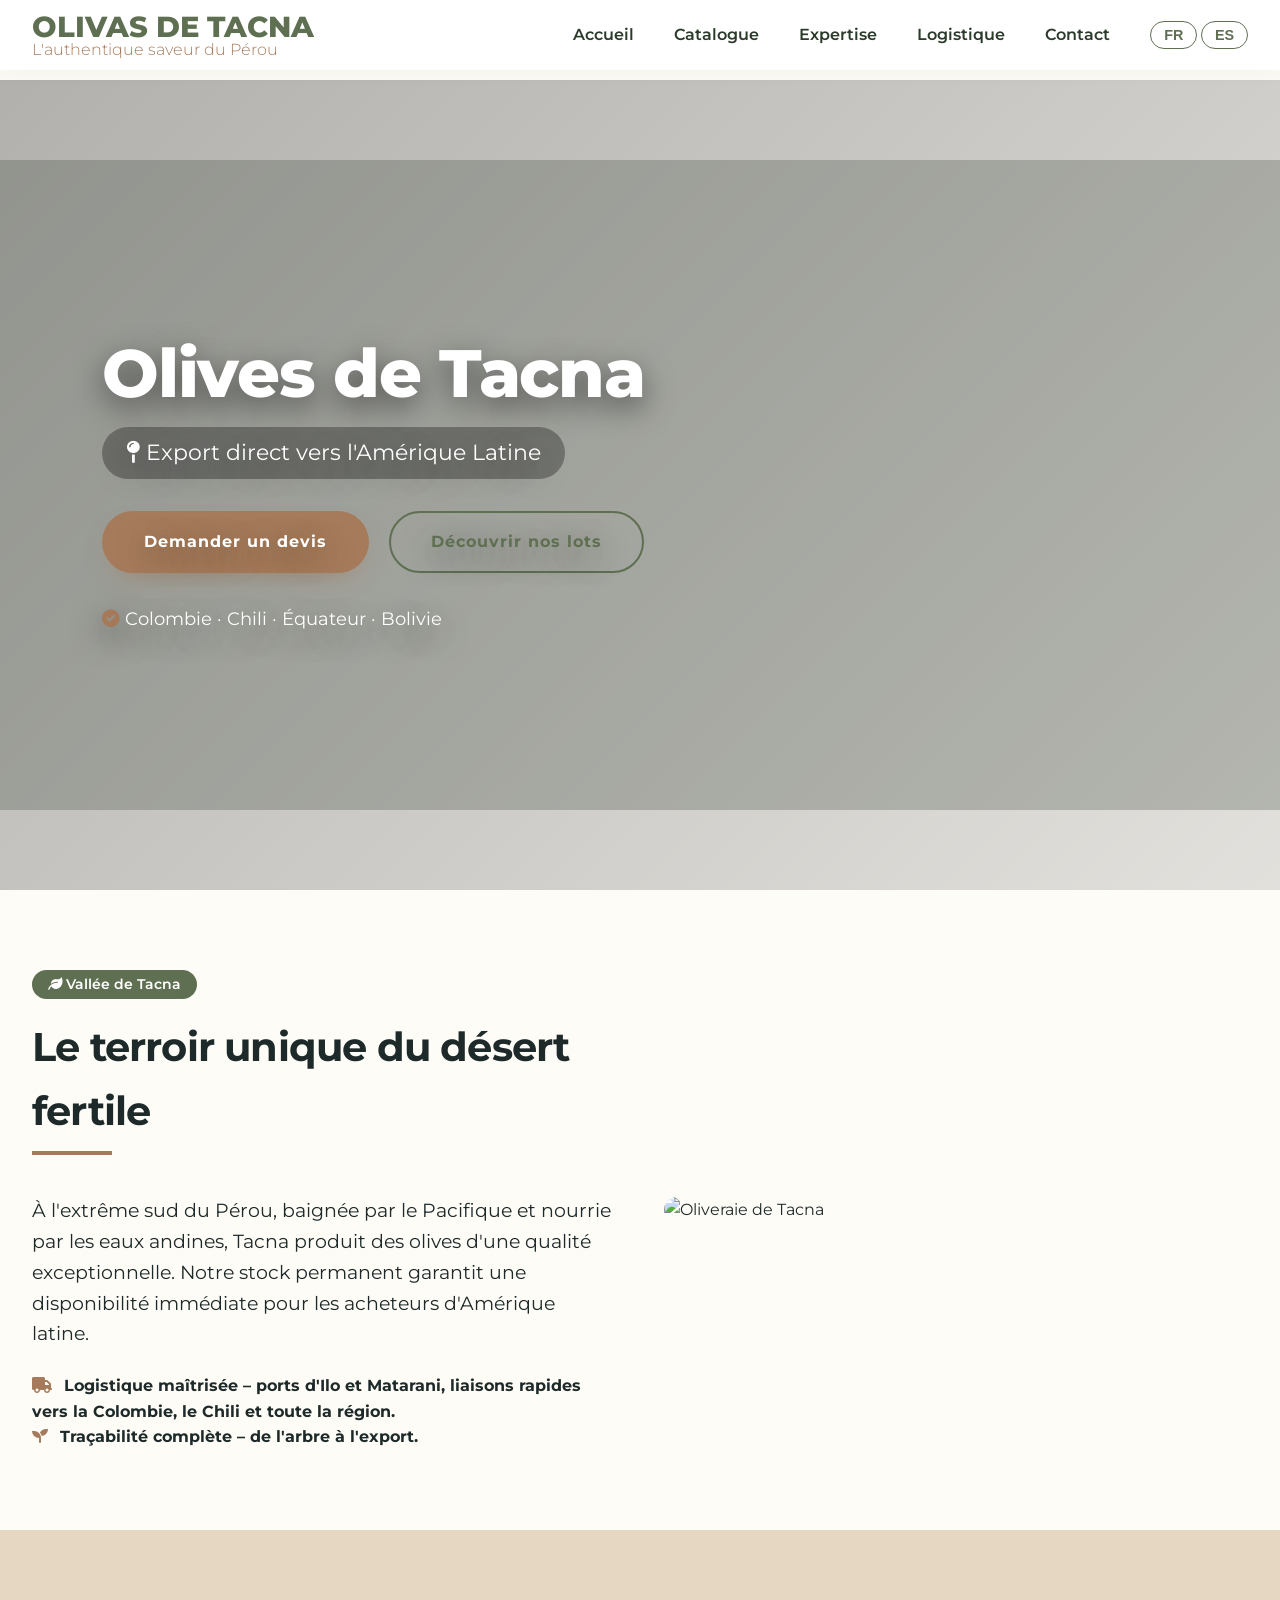
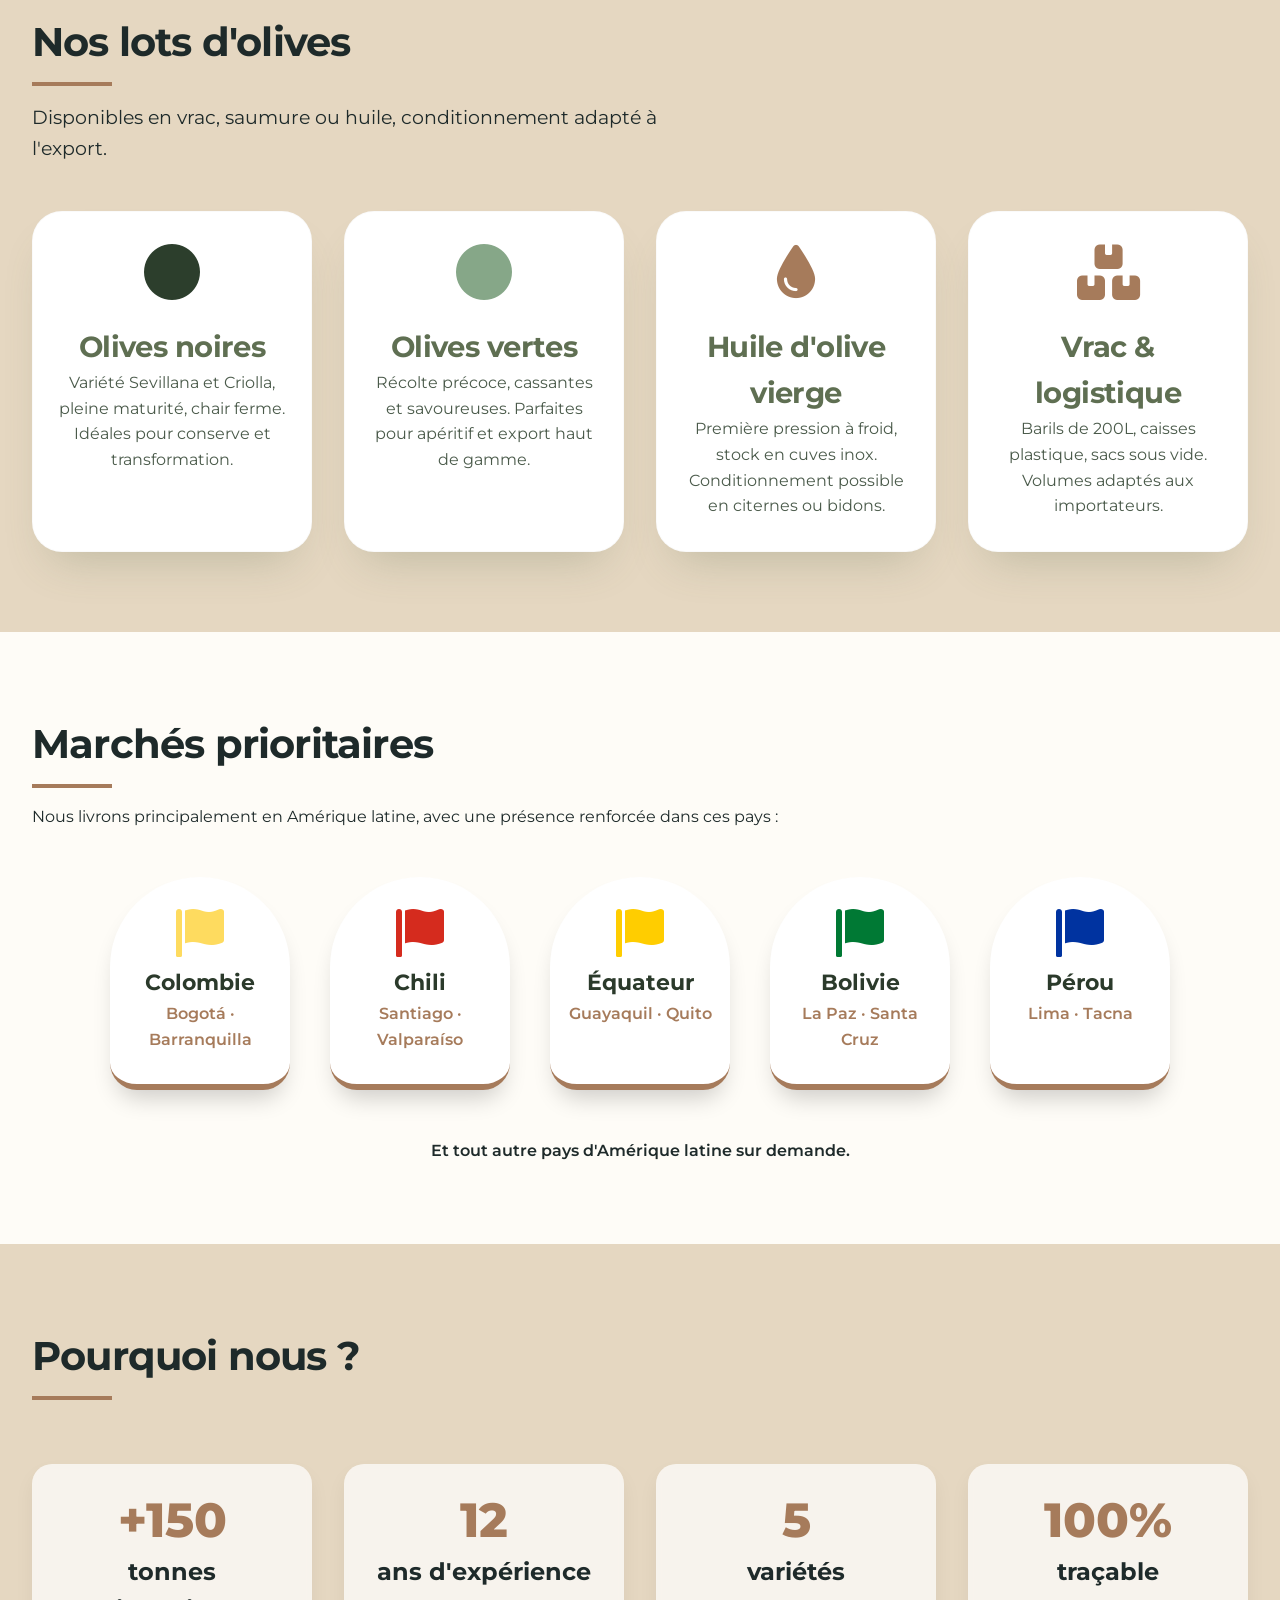
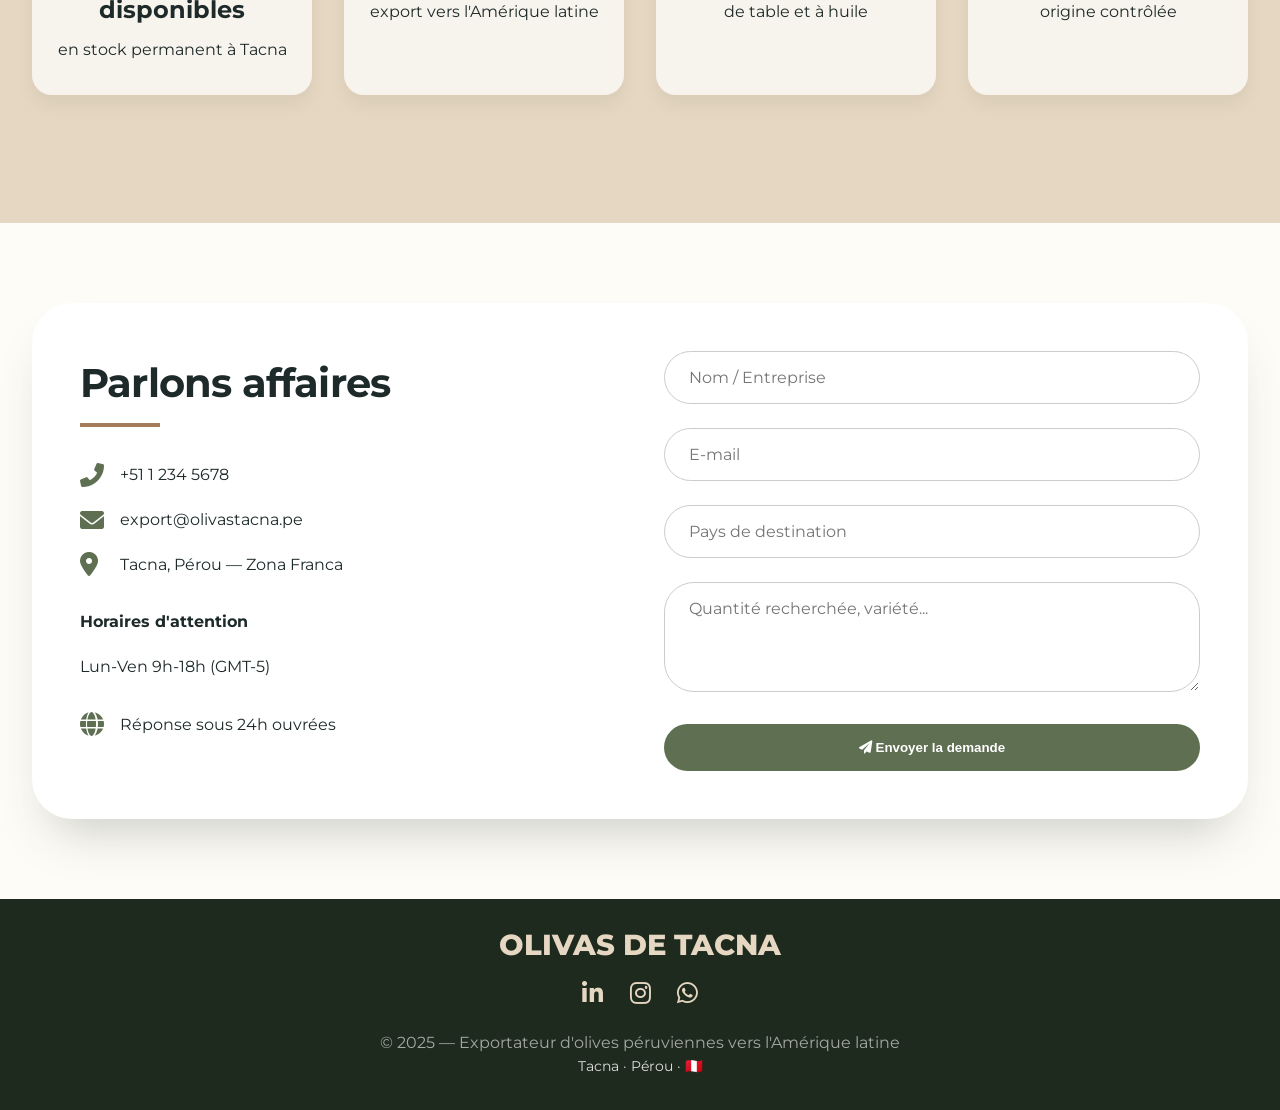
==== index.html @ ad0cd05d "Initial commit : site export olives Tacna" ====
<!DOCTYPE html>
<html lang="fr">
<head>
  <meta charset="UTF-8">
  <meta name="viewport" content="width=device-width, initial-scale=1.0">
  <title>Olives de Tacna - Exportateur vers l'Amérique Latine</title>
  <link rel="preconnect" href="https://fonts.googleapis.com">
  <link rel="preconnect" href="https://fonts.gstatic.com" crossorigin>
  <link href="https://fonts.googleapis.com/css2?family=Montserrat:wght@300;400;600;700;800&display=swap" rel="stylesheet">
  <link rel="stylesheet" href="https://cdnjs.cloudflare.com/ajax/libs/font-awesome/6.0.0-beta3/css/all.min.css">
  <link rel="stylesheet" href="css/style.css">
</head>
<body>
  <!-- Navigation -->
  <nav class="navbar">
    <div class="logo">OLIVAS DE TACNA<span data-i18n="home.hero_subtitle">l'authentique saveur du Pérou</span></div>
    <ul class="nav-links" id="navLinks">
      <li><a href="index.html" data-i18n="menu.home">Accueil</a></li>
      <li><a href="catalogo.html" data-i18n="menu.catalog">Catalogue</a></li>
      <li><a href="expertise.html" data-i18n="menu.expertise">Expertise</a></li>
      <li><a href="logistica.html" data-i18n="menu.logistics">Logistique</a></li>
      <li><a href="#contact" data-i18n="menu.contact">Contact</a></li>
      <li><button class="lang-switch" data-lang="fr">FR</button> <button class="lang-switch" data-lang="es">ES</button></li>
    </ul>
    <div class="hamburger" id="hamburger"><i class="fas fa-bars"></i></div>
  </nav>

  <!-- Hero -->
  <section id="accueil" class="hero">
    <div class="hero-overlay">
      <div class="hero-content">
        <h1 data-i18n="home.hero_title">OLIVES DE TACNA</h1>
        <p><i class="fas fa-map-pin"></i> <span data-i18n="home.hero_tagline">Export direct vers l'Amérique Latine</span></p>
        <div>
          <a href="#contact" class="btn" data-i18n="home.cta_quote">Demander un devis</a>
          <a href="catalogo.html" class="btn btn-outline" data-i18n="home.cta_discover">Découvrir nos lots</a>
        </div>
        <div style="margin-top: 2rem; font-size: 1.1rem;">
          <i class="fas fa-check-circle" style="color: var(--terracotta);"></i> <span data-i18n="home.markets">Colombie · Chili · Équateur · Bolivie</span>
        </div>
      </div>
    </div>
  </section>

  <!-- Origine -->
  <section id="origine" class="section-light fade-in">
    <div class="container">
      <div class="origine-grid">
        <div>
          <span class="tag"><i class="fas fa-leaf"></i> <span data-i18n="origin.tag">Vallée de Tacna</span></span>
          <h2 data-i18n="origin.title">Le terroir unique du désert fertile</h2>
          <p style="font-size: 1.2rem; margin: 1.5rem 0;" data-i18n="origin.desc1">À l'extrême sud du Pérou, baignée par le Pacifique et nourrie par les eaux andines, Tacna produit des olives d'une qualité exceptionnelle. Notre stock permanent garantit une disponibilité immédiate pour les acheteurs d'Amérique latine.</p>
          <p><i class="fas fa-truck" style="color: var(--terracotta); margin-right: 0.5rem;"></i> <strong data-i18n="origin.desc2">Logistique maîtrisée – ports d'Ilo et Matarani, liaisons rapides vers la Colombie, le Chili et toute la région.</strong></p>
          <p><i class="fas fa-seedling" style="color: var(--terracotta); margin-right: 0.5rem;"></i> <strong data-i18n="origin.desc3">Traçabilité complète – de l'arbre à l'export.</strong></p>
        </div>
        <div class="origine-image">
          <img src="https://images.unsplash.com/photo-1574071323195-83521d52f3e3?ixlib=rb-4.0.3&auto=format&fit=crop&w=2070&q=80" alt="Oliveraie de Tacna" loading="lazy">
        </div>
      </div>
    </div>
  </section>

  <!-- Produits (aperçu) -->
  <section id="produits" class="section-dark fade-in">
    <div class="container">
      <h2 data-i18n="products.title">Nos lots d'olives</h2>
      <p style="font-size: 1.2rem; max-width: 700px;" data-i18n="products.subtitle">Disponibles en vrac, saumure ou huile, conditionnement adapté à l'export.</p>
      <div class="produits-grid">
        <div class="card">
          <i class="fas fa-circle" style="color:#2c3e2c;"></i>
          <h3 data-i18n="products.black.name">Olives noires</h3>
          <p data-i18n="products.black.desc">Variété Sevillana et Criolla, pleine maturité, chair ferme. Idéales pour conserve et transformation.</p>
        </div>
        <div class="card">
          <i class="fas fa-circle" style="color:#86a788;"></i>
          <h3 data-i18n="products.green.name">Olives vertes</h3>
          <p data-i18n="products.green.desc">Récolte précoce, cassantes et savoureuses. Parfaites pour apéritif et export haut de gamme.</p>
        </div>
        <div class="card">
          <i class="fas fa-tint"></i>
          <h3 data-i18n="products.oil.name">Huile d'olive vierge</h3>
          <p data-i18n="products.oil.desc">Première pression à froid, stock en cuves inox. Conditionnement possible en citernes ou bidons.</p>
        </div>
        <div class="card">
          <i class="fas fa-boxes"></i>
          <h3 data-i18n="products.bulk.name">Vrac & logistique</h3>
          <p data-i18n="products.bulk.desc">Barils de 200L, caisses plastique, sacs sous vide. Volumes adaptés aux importateurs.</p>
        </div>
      </div>
    </div>
  </section>

  <!-- Marchés clés -->
  <section id="marches" class="section-light fade-in">
    <div class="container">
      <h2 data-i18n="markets.title">Marchés prioritaires</h2>
      <p data-i18n="markets.subtitle">Nous livrons principalement en Amérique latine, avec une présence renforcée dans ces pays :</p>
      <div class="marchés-grid">
        <div class="pays-item"><i class="fas fa-flag" style="color:#fedb5f;"></i><h4 data-i18n="markets.colombia">Colombie</h4><span>Bogotá · Barranquilla</span></div>
        <div class="pays-item"><i class="fas fa-flag" style="color:#d52b1e;"></i><h4 data-i18n="markets.chile">Chili</h4><span>Santiago · Valparaíso</span></div>
        <div class="pays-item"><i class="fas fa-flag" style="color:#ffcd00;"></i><h4 data-i18n="markets.ecuador">Équateur</h4><span>Guayaquil · Quito</span></div>
        <div class="pays-item"><i class="fas fa-flag" style="color:#007934;"></i><h4 data-i18n="markets.bolivia">Bolivie</h4><span>La Paz · Santa Cruz</span></div>
        <div class="pays-item"><i class="fas fa-flag" style="color:#0033a0;"></i><h4 data-i18n="markets.peru">Pérou</h4><span>Lima · Tacna</span></div>
      </div>
      <p style="text-align: center; margin-top: 3rem; font-weight: 600;" data-i18n="markets.other">Et tout autre pays d'Amérique latine sur demande.</p>
    </div>
  </section>

  <!-- Pourquoi nous -->
  <section class="section-dark fade-in">
    <div class="container">
      <h2 data-i18n="why.title">Pourquoi nous ?</h2>
      <div class="why-grid">
        <div class="why-item"><span class="number">+150</span><h4 data-i18n="why.stock">tonnes disponibles</h4><p data-i18n="why.stock_desc">en stock permanent à Tacna</p></div>
        <div class="why-item"><span class="number">12</span><h4 data-i18n="why.exp">ans d'expérience</h4><p data-i18n="why.exp_desc">export vers l'Amérique latine</p></div>
        <div class="why-item"><span class="number">5</span><h4 data-i18n="why.varieties">variétés</h4><p data-i18n="why.varieties_desc">de table et à huile</p></div>
        <div class="why-item"><span class="number">100%</span><h4 data-i18n="why.traceability">traçable</h4><p data-i18n="why.traceability_desc">origine contrôlée</p></div>
      </div>
    </div>
  </section>

  <!-- Contact -->
  <section id="contact" class="section-light fade-in">
    <div class="container">
      <div class="contact-grid">
        <div class="contact-info">
          <h2 style="margin-top:0;" data-i18n="contact.title">Parlons affaires</h2>
          <p><i class="fas fa-phone-alt"></i> +51 1 234 5678</p>
          <p><i class="fas fa-envelope"></i> export@olivastacna.pe</p>
          <p><i class="fas fa-map-marker-alt"></i> Tacna, Pérou — Zona Franca</p>
          <div style="margin: 2rem 0;">
            <h4 data-i18n="contact.hours">Horaires d'attention</h4>
            <p data-i18n="contact.hours_detail">Lun-Ven 9h-18h (GMT-5)</p>
          </div>
          <p><i class="fas fa-globe"></i> <span data-i18n="contact.response">Réponse sous 24h ouvrées</span></p>
        </div>
        <div>
          <form id="contactForm" method="post">
            <div class="form-group"><input type="text" name="name" placeholder="Nom / Entreprise" data-i18n-placeholder="contact.name" required></div>
            <div class="form-group"><input type="email" name="email" placeholder="E-mail" data-i18n-placeholder="contact.email" required></div>
            <div class="form-group"><input type="text" name="country" placeholder="Pays de destination" data-i18n-placeholder="contact.country"></div>
            <div class="form-group"><textarea name="message" rows="4" placeholder="Quantité recherchée, variété..." data-i18n-placeholder="contact.message"></textarea></div>
            <button type="submit" class="btn-submit"><i class="fas fa-paper-plane"></i> <span data-i18n="contact.send">Envoyer la demande</span></button>
          </form>
        </div>
      </div>
    </div>
  </section>

  <!-- Footer -->
  <footer>
    <div class="container">
      <div class="logo" style="color: var(--sand);">OLIVAS DE TACNA</div>
      <div class="socials">
        <a href="#"><i class="fab fa-linkedin-in"></i></a>
        <a href="#"><i class="fab fa-instagram"></i></a>
        <a href="#"><i class="fab fa-whatsapp"></i></a>
      </div>
      <p style="opacity: 0.7;" data-i18n="footer.copyright">© 2025 — Exportateur d'olives péruviennes vers l'Amérique latine</p>
      <p style="font-size: 0.9rem;" data-i18n="footer.location">Tacna · Pérou · 🇵🇪</p>
    </div>
  </footer>

  <script src="js/i18n.js"></script>
  <script src="js/tracking.js"></script>
  <script src="js/telegram.js"></script>
  <script src="js/app.js"></script>
</body>
</html>
---- css/style.css ----
/* style.css complet (identique à celui de la précédente démo, avec adaptations) */
* {
  margin: 0;
  padding: 0;
  box-sizing: border-box;
}

body {
  font-family: 'Montserrat', sans-serif;
  color: #1e2a2a;
  line-height: 1.6;
  background-color: #fcfaf5;
  overflow-x: hidden;
}

:root {
  --olive: #5f6f52;
  --olive-light: #7e8d6e;
  --terracotta: #a67b5b;
  --cream: #f3e9d2;
  --dark: #2b3a2b;
  --sand: #e5d7c1;
  --white-soft: #fefcf7;
}

h1, h2, h3 {
  font-weight: 700;
  letter-spacing: -0.02em;
}

h2 {
  font-size: 2.5rem;
  margin-bottom: 1rem;
  position: relative;
  display: inline-block;
}
h2:after {
  content: '';
  display: block;
  width: 80px;
  height: 4px;
  background: var(--terracotta);
  margin-top: 8px;
}

.container {
  max-width: 1280px;
  margin: 0 auto;
  padding: 0 2rem;
}

/* Navigation */
.navbar {
  position: fixed;
  top: 0;
  left: 0;
  width: 100%;
  background: rgba(255, 255, 255, 0.92);
  backdrop-filter: blur(8px);
  box-shadow: 0 4px 20px rgba(0,0,0,0.03);
  z-index: 1000;
  padding: 0.8rem 2rem;
  display: flex;
  justify-content: space-between;
  align-items: center;
}
.logo {
  font-size: 1.8rem;
  font-weight: 800;
  color: var(--olive);
  line-height: 1;
}
.logo span {
  color: var(--terracotta);
  font-weight: 300;
  font-size: 1rem;
  display: block;
}
.nav-links {
  display: flex;
  gap: 2.5rem;
  list-style: none;
  align-items: center;
}
.nav-links a {
  text-decoration: none;
  font-weight: 600;
  color: var(--dark);
  transition: 0.2s;
  font-size: 1rem;
  border-bottom: 2px solid transparent;
  padding-bottom: 4px;
}
.nav-links a:hover,
.nav-links a.active {
  border-bottom-color: var(--terracotta);
  color: var(--olive);
}
.lang-switch {
  background: transparent;
  border: 1px solid var(--olive);
  color: var(--olive);
  padding: 0.3rem 0.8rem;
  border-radius: 30px;
  font-weight: 600;
  cursor: pointer;
  transition: 0.2s;
  font-size: 0.9rem;
}
.lang-switch:hover {
  background: var(--olive);
  color: white;
}
.hamburger {
  display: none;
  font-size: 1.8rem;
  cursor: pointer;
  color: var(--olive);
}

/* Hero */
.hero {
  margin-top: 80px;
  height: 90vh;
  min-height: 700px;
  background: linear-gradient(135deg, rgba(0,0,0,0.3) 0%, rgba(0,0,0,0.1) 100%), url('https://images.unsplash.com/photo-1572985817523-0b8f31d5d2c2?ixlib=rb-4.0.3&auto=format&fit=crop&w=2070&q=80') center/cover no-repeat;
  background-attachment: fixed;
  display: flex;
  align-items: center;
  position: relative;
}
.hero-overlay {
  background: rgba(44, 58, 44, 0.25);
  width: 100%;
  height: 100%;
  display: flex;
  align-items: center;
}
.hero-content {
  color: white;
  max-width: 800px;
  margin-left: 8%;
  text-shadow: 0 10px 30px rgba(0,0,0,0.5);
}
.hero-content h1 {
  font-size: 4.2rem;
  font-weight: 800;
  line-height: 1.1;
  margin-bottom: 1rem;
}
.hero-content p {
  font-size: 1.4rem;
  font-weight: 400;
  margin-bottom: 2rem;
  max-width: 600px;
  background: rgba(0,0,0,0.3);
  padding: 0.5rem 1.5rem;
  border-radius: 50px;
  display: inline-block;
}
.btn {
  display: inline-block;
  background: var(--terracotta);
  color: white;
  padding: 1rem 2.5rem;
  border-radius: 50px;
  font-weight: 700;
  text-decoration: none;
  letter-spacing: 1px;
  box-shadow: 0 12px 25px -10px rgba(166, 123, 91, 0.5);
  transition: all 0.3s ease;
  border: 2px solid transparent;
}
.btn:hover {
  background: transparent;
  border-color: white;
  color: white;
  box-shadow: 0 20px 30px -10px black;
  transform: translateY(-5px);
}
.btn-outline {
  background: transparent;
  border: 2px solid var(--olive);
  color: var(--olive);
  box-shadow: none;
  margin-left: 1rem;
}
.btn-outline:hover {
  background: var(--olive);
  color: white;
  border-color: var(--olive);
}

/* Sections générales */
section {
  padding: 5rem 0;
}
.section-light {
  background: var(--white-soft);
}
.section-dark {
  background: var(--sand);
}

/* Grilles */
.origine-grid {
  display: grid;
  grid-template-columns: 1fr 1fr;
  gap: 3rem;
  align-items: center;
}
.origine-image {
  border-radius: 20px;
  overflow: hidden;
  box-shadow: 0 30px 40px -20px rgba(0,0,0,0.5);
  transition: transform 0.4s;
}
.origine-image:hover {
  transform: scale(1.02);
}
.origine-image img {
  width: 100%;
  height: auto;
  display: block;
}
.tag {
  background: var(--olive);
  color: white;
  padding: 0.2rem 1rem;
  border-radius: 30px;
  font-weight: 600;
  font-size: 0.9rem;
  display: inline-block;
  margin-bottom: 1rem;
}

/* Produits */
.produits-grid {
  display: grid;
  grid-template-columns: repeat(auto-fit, minmax(260px, 1fr));
  gap: 2rem;
  margin-top: 3rem;
}
.card {
  background: white;
  padding: 2rem 1.5rem;
  border-radius: 30px;
  text-align: center;
  box-shadow: 0 25px 45px -20px rgba(95, 111, 82, 0.3);
  transition: 0.3s;
  border: 1px solid rgba(0,0,0,0.02);
}
.card:hover {
  transform: translateY(-15px);
  box-shadow: 0 35px 55px -15px var(--olive);
}
.card i {
  font-size: 3.5rem;
  color: var(--terracotta);
  margin-bottom: 1.5rem;
}
.card h3 {
  font-size: 1.8rem;
  color: var(--olive);
}
.card p {
  color: #4a5a4a;
}

/* Marchés */
.marchés-grid {
  display: flex;
  flex-wrap: wrap;
  justify-content: center;
  gap: 2.5rem;
  margin-top: 3rem;
}
.pays-item {
  background: white;
  width: 180px;
  padding: 2rem 1rem;
  border-radius: 100px 100px 30px 30px;
  text-align: center;
  box-shadow: 0 15px 25px -8px rgba(0,0,0,0.2);
  transition: 0.2s;
  border-bottom: 6px solid var(--terracotta);
}
.pays-item:hover {
  transform: scale(1.05);
  border-bottom-color: var(--olive);
}
.pays-item i {
  font-size: 3rem;
  color: var(--olive);
  margin-bottom: 0.5rem;
}
.pays-item h4 {
  font-size: 1.4rem;
  font-weight: 700;
  color: var(--dark);
}
.pays-item span {
  color: var(--terracotta);
  font-weight: 600;
}

/* Pourquoi nous */
.why-grid {
  display: grid;
  grid-template-columns: repeat(auto-fit, minmax(220px, 1fr));
  gap: 2rem;
  margin: 3rem 0;
}
.why-item {
  background: rgba(255,255,255,0.7);
  padding: 2rem 1.5rem;
  border-radius: 20px;
  text-align: center;
  backdrop-filter: blur(4px);
  box-shadow: 0 10px 20px rgba(0,0,0,0.05);
}
.why-item .number {
  font-size: 3rem;
  font-weight: 800;
  color: var(--terracotta);
  line-height: 1;
}
.why-item h4 {
  font-size: 1.5rem;
  margin: 0.5rem 0;
}

/* Contact */
.contact-grid {
  display: grid;
  grid-template-columns: 1fr 1fr;
  gap: 3rem;
  background: white;
  border-radius: 40px;
  padding: 3rem;
  box-shadow: 0 30px 50px -20px #2b3a2b40;
}
.contact-info i {
  color: var(--olive);
  font-size: 1.5rem;
  width: 40px;
}
.contact-info p {
  margin: 1.2rem 0;
  display: flex;
  align-items: center;
}
.form-group {
  margin-bottom: 1.5rem;
}
input, textarea {
  width: 100%;
  padding: 1rem 1.5rem;
  border: 1px solid #ccc;
  border-radius: 60px;
  font-family: inherit;
  font-size: 1rem;
  transition: 0.2s;
}
textarea {
  border-radius: 30px;
  resize: vertical;
}
input:focus, textarea:focus {
  outline: none;
  border-color: var(--olive);
  box-shadow: 0 0 0 3px rgba(95, 111, 82, 0.2);
}
.btn-submit {
  background: var(--olive);
  color: white;
  border: none;
  padding: 1rem 2rem;
  border-radius: 60px;
  font-weight: 700;
  cursor: pointer;
  transition: 0.2s;
  width: 100%;
}
.btn-submit:hover {
  background: var(--olive-light);
  transform: translateY(-3px);
}

/* Footer */
footer {
  background: #1e2a1e;
  color: #ddd;
  padding: 2rem 0;
  text-align: center;
}
.socials {
  margin: 1rem 0;
}
.socials a {
  color: var(--sand);
  font-size: 1.5rem;
  margin: 0 0.7rem;
  transition: 0.2s;
}
.socials a:hover {
  color: var(--terracotta);
}

/* Animations */
.fade-in {
  opacity: 0;
  transform: translateY(30px);
  transition: opacity 0.8s, transform 0.8s;
}
.fade-in.visible {
  opacity: 1;
  transform: translateY(0);
}

/* Responsive */
@media (max-width: 900px) {
  .nav-links {
    position: fixed;
    top: 70px;
    left: -100%;
    width: 100%;
    height: 100vh;
    background: rgba(255,255,255,0.98);
    backdrop-filter: blur(10px);
    flex-direction: column;
    align-items: center;
    justify-content: center;
    gap: 3rem;
    transition: left 0.3s;
  }
  .nav-links.active {
    left: 0;
  }
  .hamburger {
    display: block;
  }
  .hero-content h1 {
    font-size: 3rem;
  }
  .hero-content p {
    font-size: 1.2rem;
  }
  .origine-grid {
    grid-template-columns: 1fr;
  }
  .contact-grid {
    grid-template-columns: 1fr;
  }
  .btn-outline {
    margin-left: 0;
    margin-top: 1rem;
  }
}
@media (max-width: 500px) {
  h2 { font-size: 2rem; }
  .hero-content h1 { font-size: 2.4rem; }
}
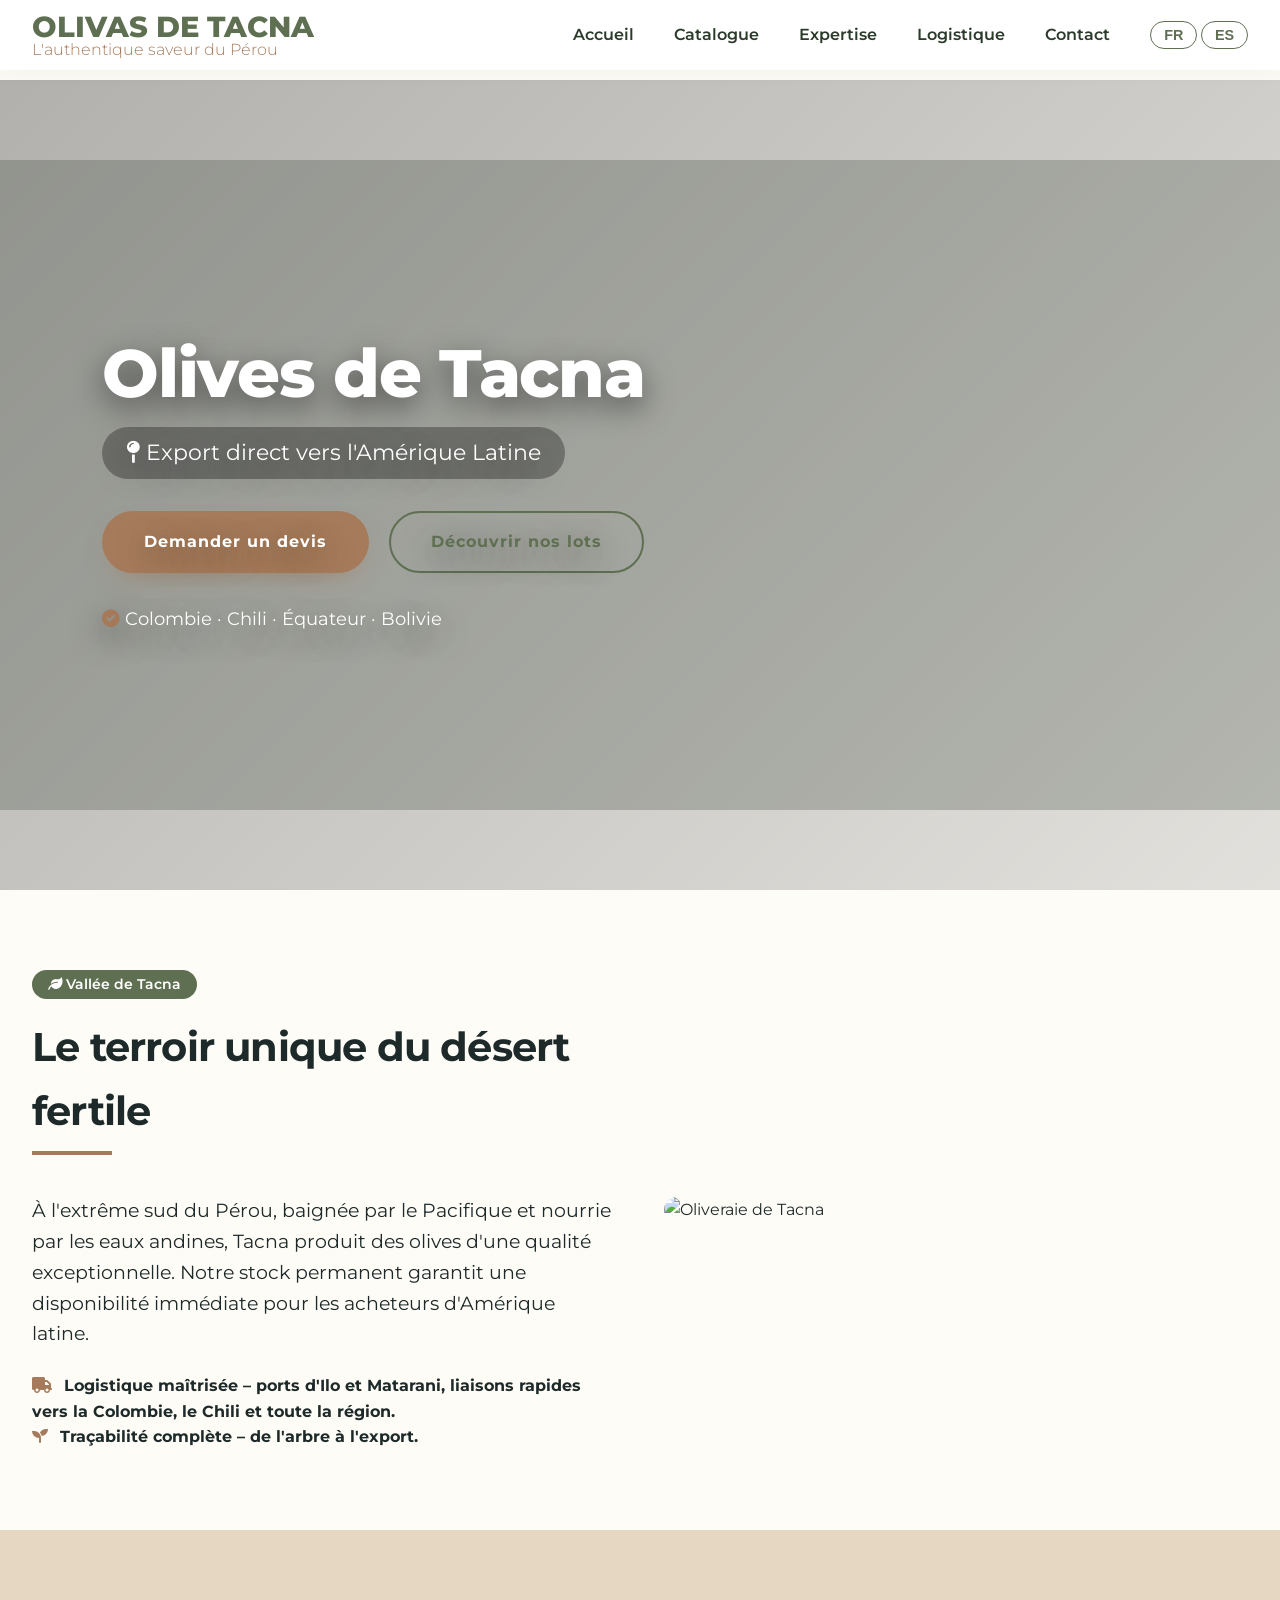
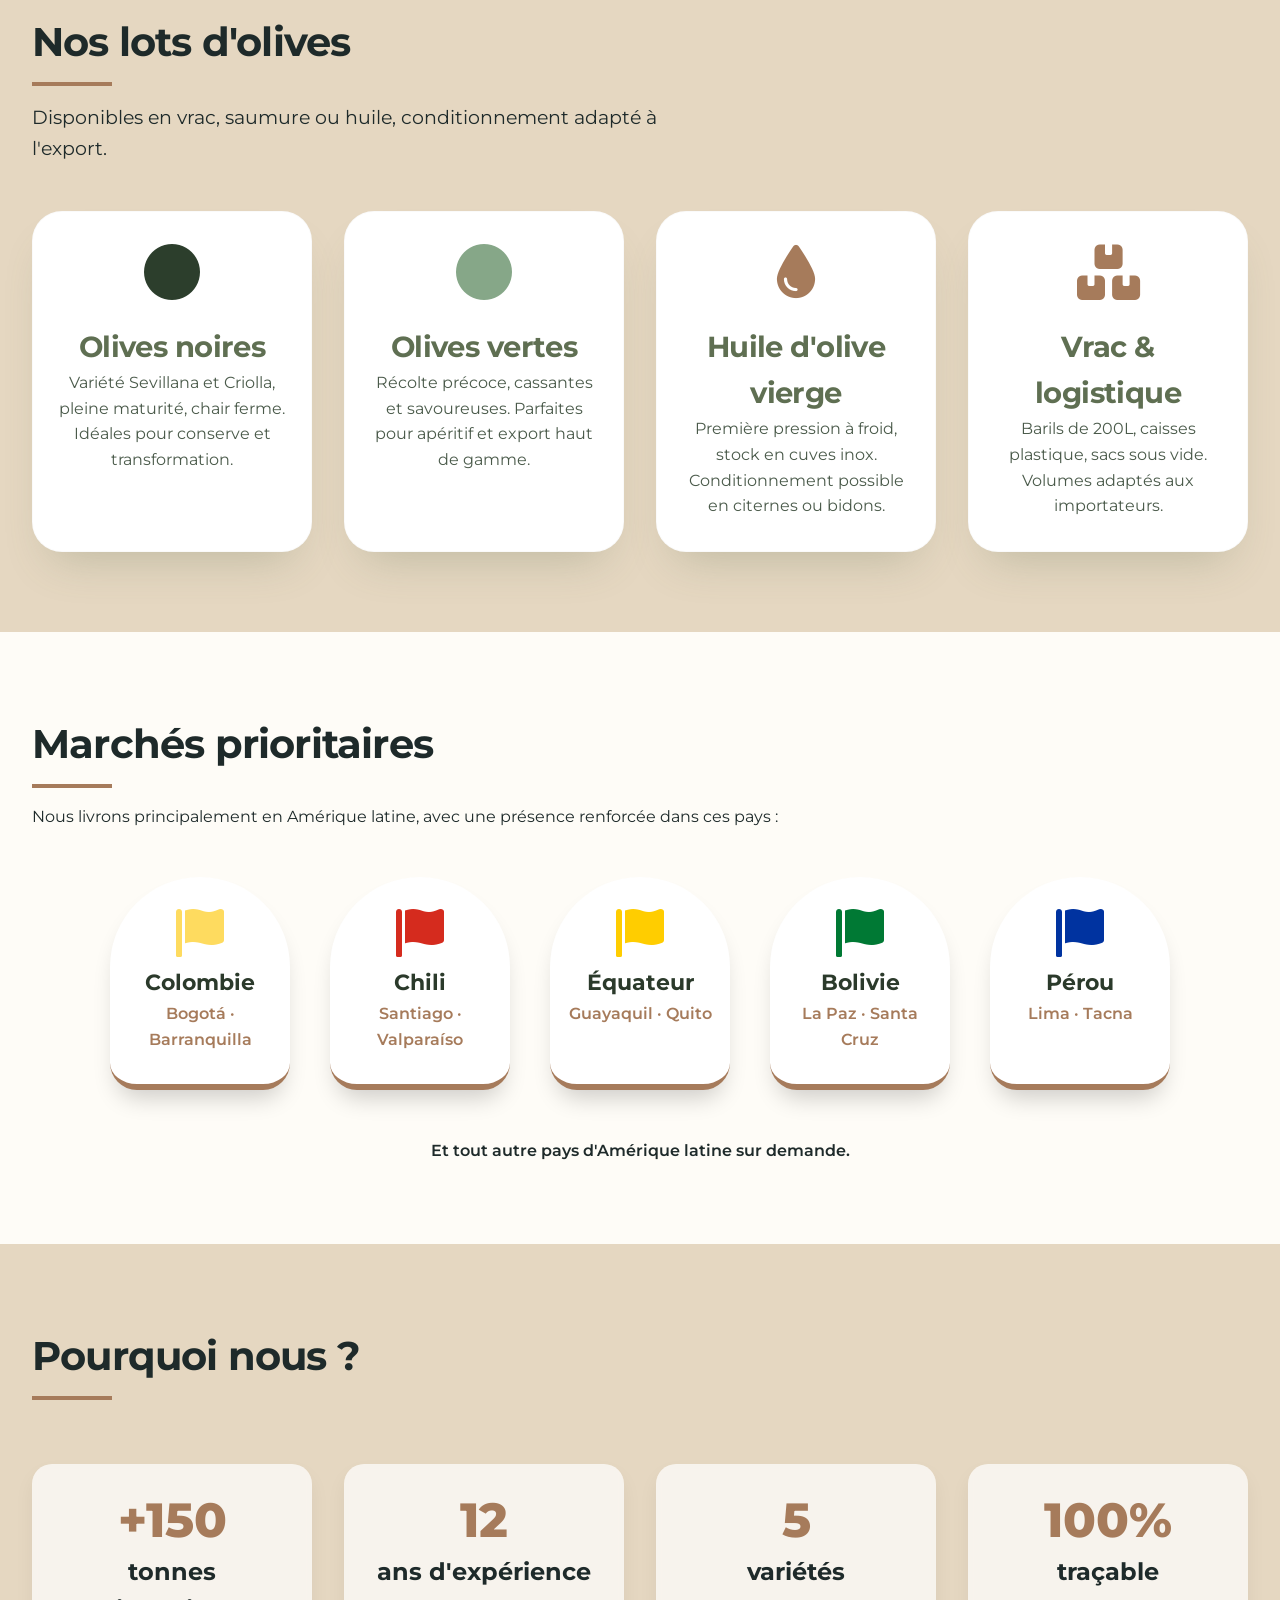
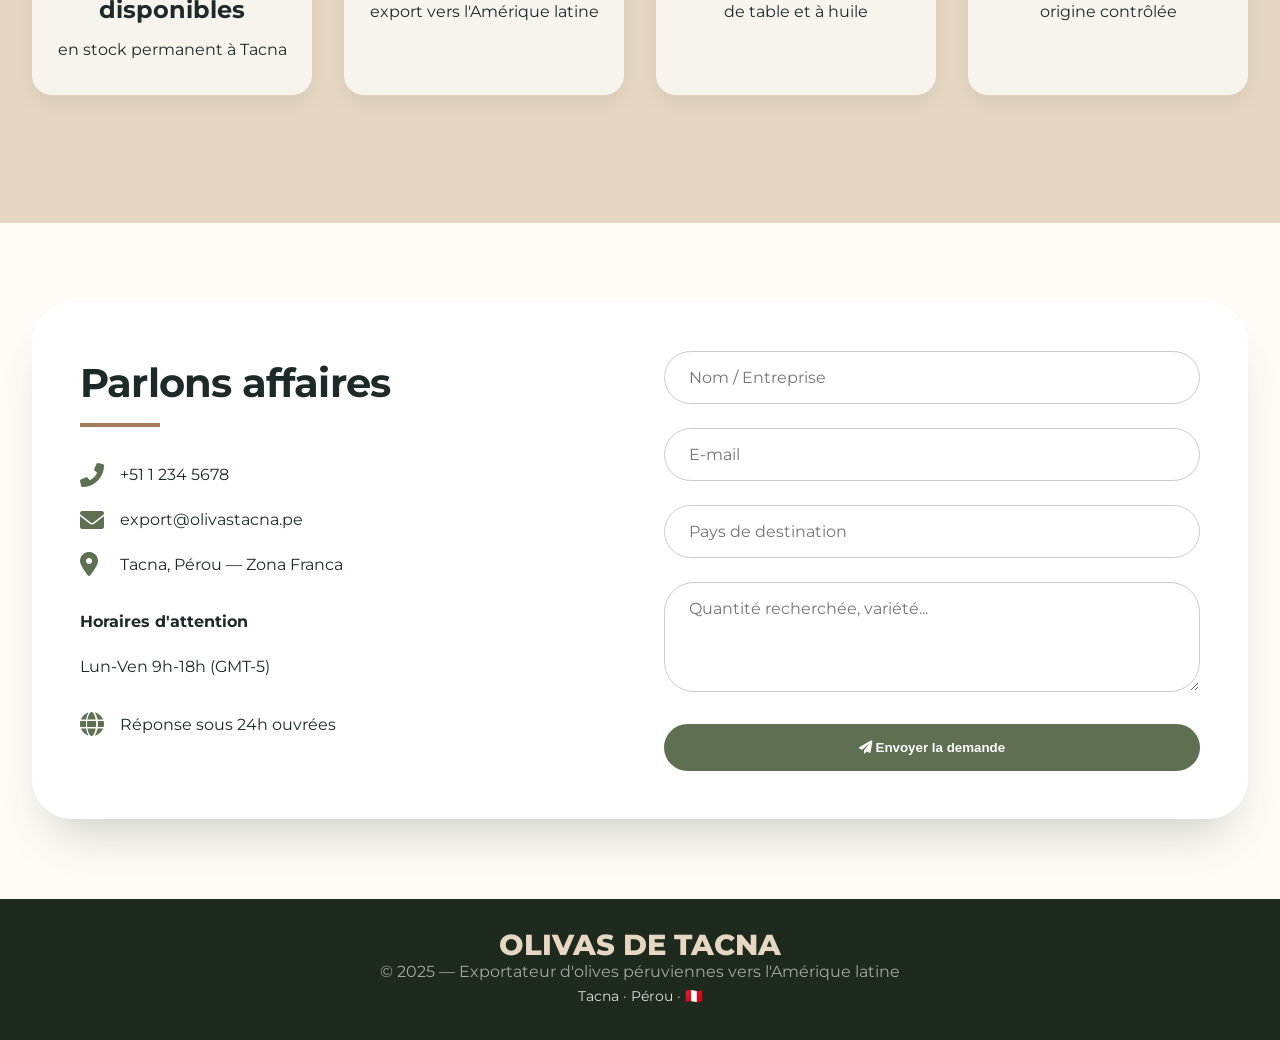
==== commit 5d0db613: "Modification Pages" ====
--- a/index.html
+++ b/index.html
@@ -19,7 +19,7 @@
       <li><a href="catalogo.html" data-i18n="menu.catalog">Catalogue</a></li>
       <li><a href="expertise.html" data-i18n="menu.expertise">Expertise</a></li>
       <li><a href="logistica.html" data-i18n="menu.logistics">Logistique</a></li>
-      <li><a href="#contact" data-i18n="menu.contact">Contact</a></li>
+      <li><a href="contact.html" data-i18n="menu.contact">Contact</a></li>
       <li><button class="lang-switch" data-lang="fr">FR</button> <button class="lang-switch" data-lang="es">ES</button></li>
     </ul>
     <div class="hamburger" id="hamburger"><i class="fas fa-bars"></i></div>
@@ -151,11 +151,6 @@
   <footer>
     <div class="container">
       <div class="logo" style="color: var(--sand);">OLIVAS DE TACNA</div>
-      <div class="socials">
-        <a href="#"><i class="fab fa-linkedin-in"></i></a>
-        <a href="#"><i class="fab fa-instagram"></i></a>
-        <a href="#"><i class="fab fa-whatsapp"></i></a>
-      </div>
       <p style="opacity: 0.7;" data-i18n="footer.copyright">© 2025 — Exportateur d'olives péruviennes vers l'Amérique latine</p>
       <p style="font-size: 0.9rem;" data-i18n="footer.location">Tacna · Pérou · 🇵🇪</p>
     </div>
--- a/css/style.css
+++ b/css/style.css
@@ -460,4 +460,26 @@
 @media (max-width: 500px) {
   h2 { font-size: 2rem; }
   .hero-content h1 { font-size: 2.4rem; }
+}
+
+.btn-whatsapp {
+  display: inline-block;
+  background: #25D366;
+  color: white;
+  padding: 1rem 2rem;
+  border-radius: 50px;
+  font-weight: 700;
+  text-decoration: none;
+  transition: 0.3s;
+  border: 2px solid transparent;
+}
+.btn-whatsapp:hover {
+  background: #128C7E;
+  transform: translateY(-3px);
+  box-shadow: 0 10px 20px rgba(37, 211, 102, 0.3);
+}
+.btn-whatsapp i {
+  margin-right: 0.5rem;
+  font-size: 1.5rem;
+  vertical-align: middle;
 }
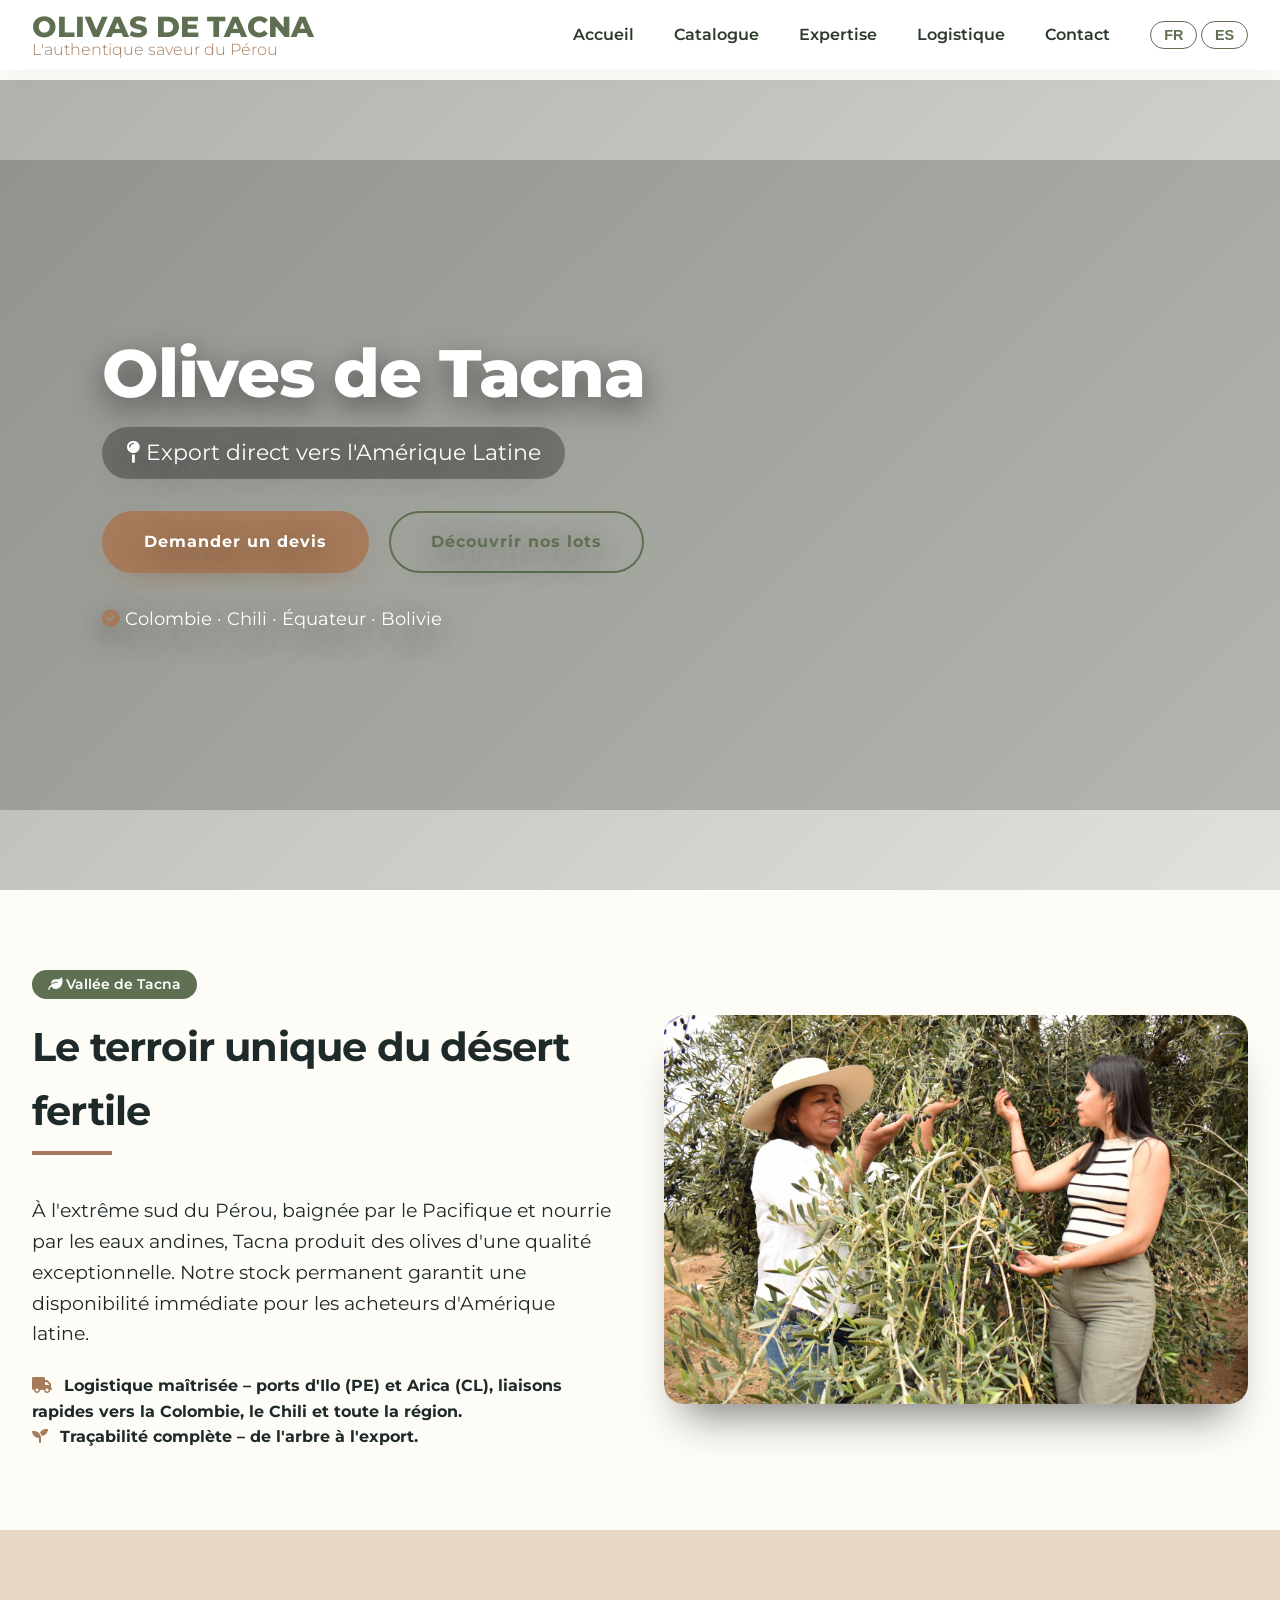
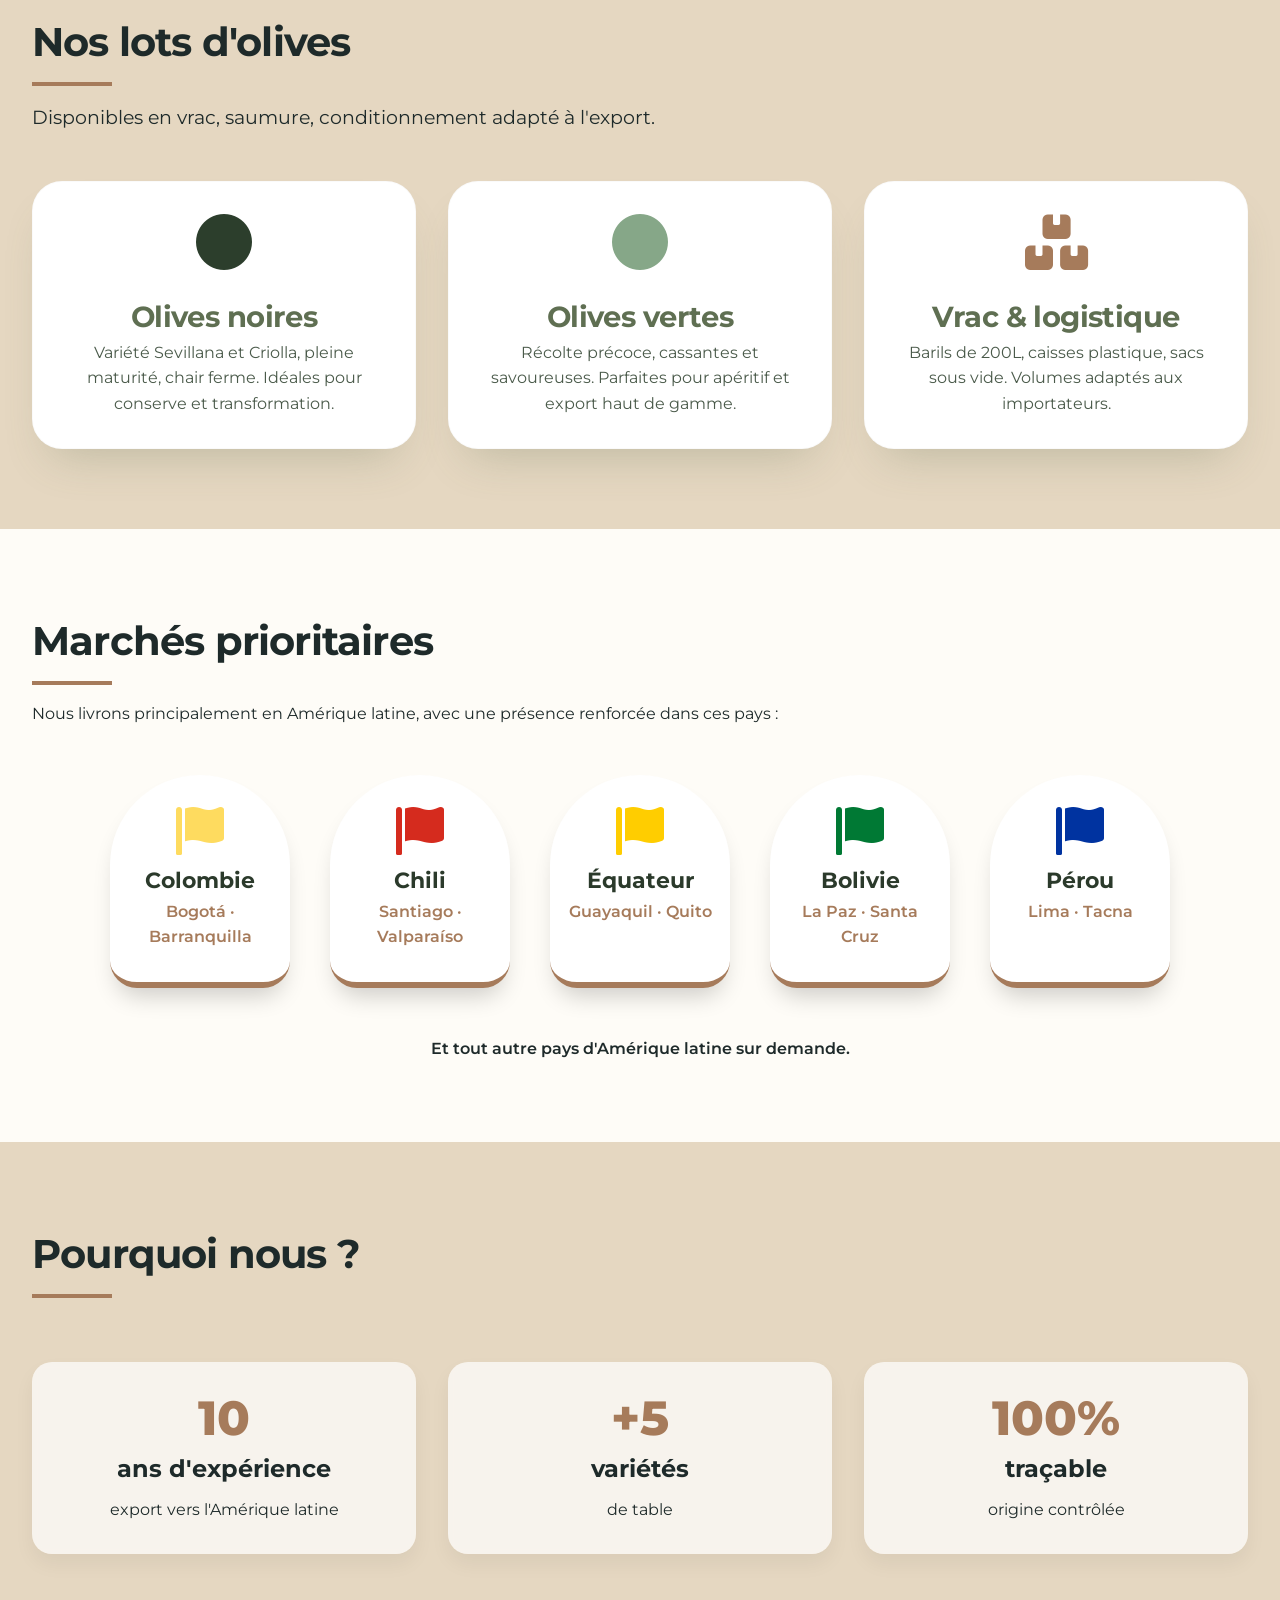
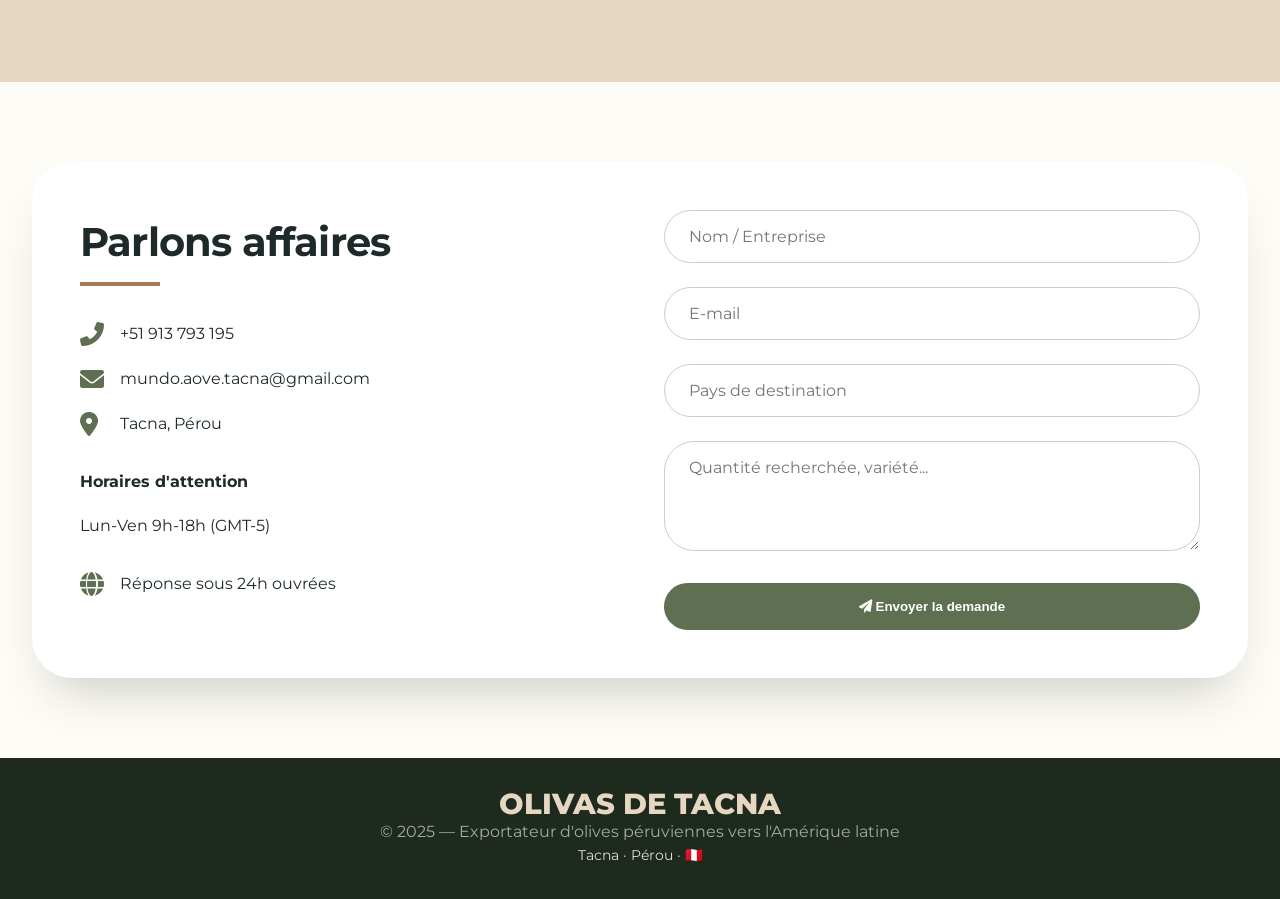
==== commit ee2bed87: "Internationalisation complète du site et améliorations UI/UX" ====
--- a/index.html
+++ b/index.html
@@ -32,7 +32,7 @@
         <h1 data-i18n="home.hero_title">OLIVES DE TACNA</h1>
         <p><i class="fas fa-map-pin"></i> <span data-i18n="home.hero_tagline">Export direct vers l'Amérique Latine</span></p>
         <div>
-          <a href="#contact" class="btn" data-i18n="home.cta_quote">Demander un devis</a>
+          <a href="/contact.html" class="btn" data-i18n="home.cta_quote">Demander un devis</a>
           <a href="catalogo.html" class="btn btn-outline" data-i18n="home.cta_discover">Découvrir nos lots</a>
         </div>
         <div style="margin-top: 2rem; font-size: 1.1rem;">
@@ -50,11 +50,11 @@
           <span class="tag"><i class="fas fa-leaf"></i> <span data-i18n="origin.tag">Vallée de Tacna</span></span>
           <h2 data-i18n="origin.title">Le terroir unique du désert fertile</h2>
           <p style="font-size: 1.2rem; margin: 1.5rem 0;" data-i18n="origin.desc1">À l'extrême sud du Pérou, baignée par le Pacifique et nourrie par les eaux andines, Tacna produit des olives d'une qualité exceptionnelle. Notre stock permanent garantit une disponibilité immédiate pour les acheteurs d'Amérique latine.</p>
-          <p><i class="fas fa-truck" style="color: var(--terracotta); margin-right: 0.5rem;"></i> <strong data-i18n="origin.desc2">Logistique maîtrisée – ports d'Ilo et Matarani, liaisons rapides vers la Colombie, le Chili et toute la région.</strong></p>
+          <p><i class="fas fa-truck" style="color: var(--terracotta); margin-right: 0.5rem;"></i> <strong data-i18n="origin.desc2">Logistique maîtrisée – ports d'Ilo et Arica, liaisons rapides vers la Colombie, le Chili et toute la région.</strong></p>
           <p><i class="fas fa-seedling" style="color: var(--terracotta); margin-right: 0.5rem;"></i> <strong data-i18n="origin.desc3">Traçabilité complète – de l'arbre à l'export.</strong></p>
         </div>
         <div class="origine-image">
-          <img src="https://images.unsplash.com/photo-1574071323195-83521d52f3e3?ixlib=rb-4.0.3&auto=format&fit=crop&w=2070&q=80" alt="Oliveraie de Tacna" loading="lazy">
+          <img src="images/20.jpeg" alt="Oliveraie de Tacna" loading="lazy">
         </div>
       </div>
     </div>
@@ -64,7 +64,7 @@
   <section id="produits" class="section-dark fade-in">
     <div class="container">
       <h2 data-i18n="products.title">Nos lots d'olives</h2>
-      <p style="font-size: 1.2rem; max-width: 700px;" data-i18n="products.subtitle">Disponibles en vrac, saumure ou huile, conditionnement adapté à l'export.</p>
+      <p style="font-size: 1.2rem; max-width: 700px;" data-i18n="products.subtitle">Disponibles en vrac, saumure, conditionnement adapté à l'export.</p>
       <div class="produits-grid">
         <div class="card">
           <i class="fas fa-circle" style="color:#2c3e2c;"></i>
@@ -75,11 +75,6 @@
           <i class="fas fa-circle" style="color:#86a788;"></i>
           <h3 data-i18n="products.green.name">Olives vertes</h3>
           <p data-i18n="products.green.desc">Récolte précoce, cassantes et savoureuses. Parfaites pour apéritif et export haut de gamme.</p>
-        </div>
-        <div class="card">
-          <i class="fas fa-tint"></i>
-          <h3 data-i18n="products.oil.name">Huile d'olive vierge</h3>
-          <p data-i18n="products.oil.desc">Première pression à froid, stock en cuves inox. Conditionnement possible en citernes ou bidons.</p>
         </div>
         <div class="card">
           <i class="fas fa-boxes"></i>
@@ -111,9 +106,8 @@
     <div class="container">
       <h2 data-i18n="why.title">Pourquoi nous ?</h2>
       <div class="why-grid">
-        <div class="why-item"><span class="number">+150</span><h4 data-i18n="why.stock">tonnes disponibles</h4><p data-i18n="why.stock_desc">en stock permanent à Tacna</p></div>
-        <div class="why-item"><span class="number">12</span><h4 data-i18n="why.exp">ans d'expérience</h4><p data-i18n="why.exp_desc">export vers l'Amérique latine</p></div>
-        <div class="why-item"><span class="number">5</span><h4 data-i18n="why.varieties">variétés</h4><p data-i18n="why.varieties_desc">de table et à huile</p></div>
+        <div class="why-item"><span class="number">10</span><h4 data-i18n="why.exp">ans d'expérience</h4><p data-i18n="why.exp_desc">export vers l'Amérique latine</p></div>
+        <div class="why-item"><span class="number">+5</span><h4 data-i18n="why.varieties">variétés</h4><p data-i18n="why.varieties_desc">de table</p></div>
         <div class="why-item"><span class="number">100%</span><h4 data-i18n="why.traceability">traçable</h4><p data-i18n="why.traceability_desc">origine contrôlée</p></div>
       </div>
     </div>
@@ -125,9 +119,9 @@
       <div class="contact-grid">
         <div class="contact-info">
           <h2 style="margin-top:0;" data-i18n="contact.title">Parlons affaires</h2>
-          <p><i class="fas fa-phone-alt"></i> +51 1 234 5678</p>
-          <p><i class="fas fa-envelope"></i> export@olivastacna.pe</p>
-          <p><i class="fas fa-map-marker-alt"></i> Tacna, Pérou — Zona Franca</p>
+          <p><i class="fas fa-phone-alt"></i> +51 913 793 195</p>
+          <p><i class="fas fa-envelope"></i> mundo.aove.tacna@gmail.com</p>
+          <p><i class="fas fa-map-marker-alt"></i> Tacna, Pérou </p>
           <div style="margin: 2rem 0;">
             <h4 data-i18n="contact.hours">Horaires d'attention</h4>
             <p data-i18n="contact.hours_detail">Lun-Ven 9h-18h (GMT-5)</p>
--- a/css/style.css
+++ b/css/style.css
@@ -1,4 +1,3 @@
-/* style.css complet (identique à celui de la précédente démo, avec adaptations) */
 * {
   margin: 0;
   padding: 0;
@@ -387,6 +386,99 @@
   transform: translateY(-3px);
 }
 
+  .contact-page {
+    margin-top: 120px;
+    padding: 3rem 0;
+  }
+  .contact-grid-enhanced {
+    display: grid;
+    grid-template-columns: 1fr 1fr;
+    gap: 3rem;
+    background: white;
+    border-radius: 40px;
+    padding: 3rem;
+    box-shadow: 0 30px 50px -20px #2b3a2b40;
+  }
+  .contact-info-block {
+    background: var(--sand);
+    padding: 2rem;
+    border-radius: 30px;
+  }
+  .contact-info-block i {
+    color: var(--olive);
+    font-size: 1.5rem;
+    width: 40px;
+  }
+  .contact-info-block p {
+    margin: 1.2rem 0;
+    display: flex;
+    align-items: center;
+  }
+  .map-container {
+    margin-top: 2rem;
+    border-radius: 20px;
+    overflow: hidden;
+    height: 250px;
+  }
+  .map-container iframe {
+    width: 100%;
+    height: 100%;
+    border: 0;
+  }
+  .form-container {
+    background: white;
+  }
+
+  /* Nouveau style pour le bouton WhatsApp */
+  .whatsapp-wrapper {
+    margin-top: 2rem;
+    border-top: 1px solid rgba(95,111,82,0.2);
+    padding-top: 2rem;
+    text-align: center;
+  }
+  .btn-whatsapp {
+    display: inline-flex;
+    align-items: center;
+    justify-content: center;
+    gap: 0.8rem;
+    background: #25D366;
+    color: white;
+    padding: 1rem 2rem;
+    border-radius: 60px;
+    font-weight: 600;
+    text-decoration: none;
+    transition: all 0.3s ease;
+    border: 2px solid transparent;
+    min-width: 240px;
+    box-shadow: 0 8px 20px rgba(37, 211, 102, 0.3);
+  }
+  .btn-whatsapp i {
+    font-size: 1.8rem;
+  }
+  .btn-whatsapp:hover {
+    background: #128C7E;
+    transform: translateY(-3px);
+    box-shadow: 0 15px 25px rgba(37, 211, 102, 0.4);
+    border-color: white;
+  }
+  .btn-whatsapp:active {
+    transform: translateY(0);
+  }
+  .whatsapp-small {
+    font-size: 0.85rem;
+    margin-top: 0.8rem;
+    opacity: 0.7;
+    color: var(--dark);
+  }
+
+  @media (max-width: 900px) {
+    .contact-grid-enhanced {
+      grid-template-columns: 1fr;
+    }
+    .btn-whatsapp {
+      width: 100%;
+    }
+  }
 /* Footer */
 footer {
   background: #1e2a1e;
@@ -460,26 +552,4 @@
 @media (max-width: 500px) {
   h2 { font-size: 2rem; }
   .hero-content h1 { font-size: 2.4rem; }
-}
-
-.btn-whatsapp {
-  display: inline-block;
-  background: #25D366;
-  color: white;
-  padding: 1rem 2rem;
-  border-radius: 50px;
-  font-weight: 700;
-  text-decoration: none;
-  transition: 0.3s;
-  border: 2px solid transparent;
-}
-.btn-whatsapp:hover {
-  background: #128C7E;
-  transform: translateY(-3px);
-  box-shadow: 0 10px 20px rgba(37, 211, 102, 0.3);
-}
-.btn-whatsapp i {
-  margin-right: 0.5rem;
-  font-size: 1.5rem;
-  vertical-align: middle;
 }
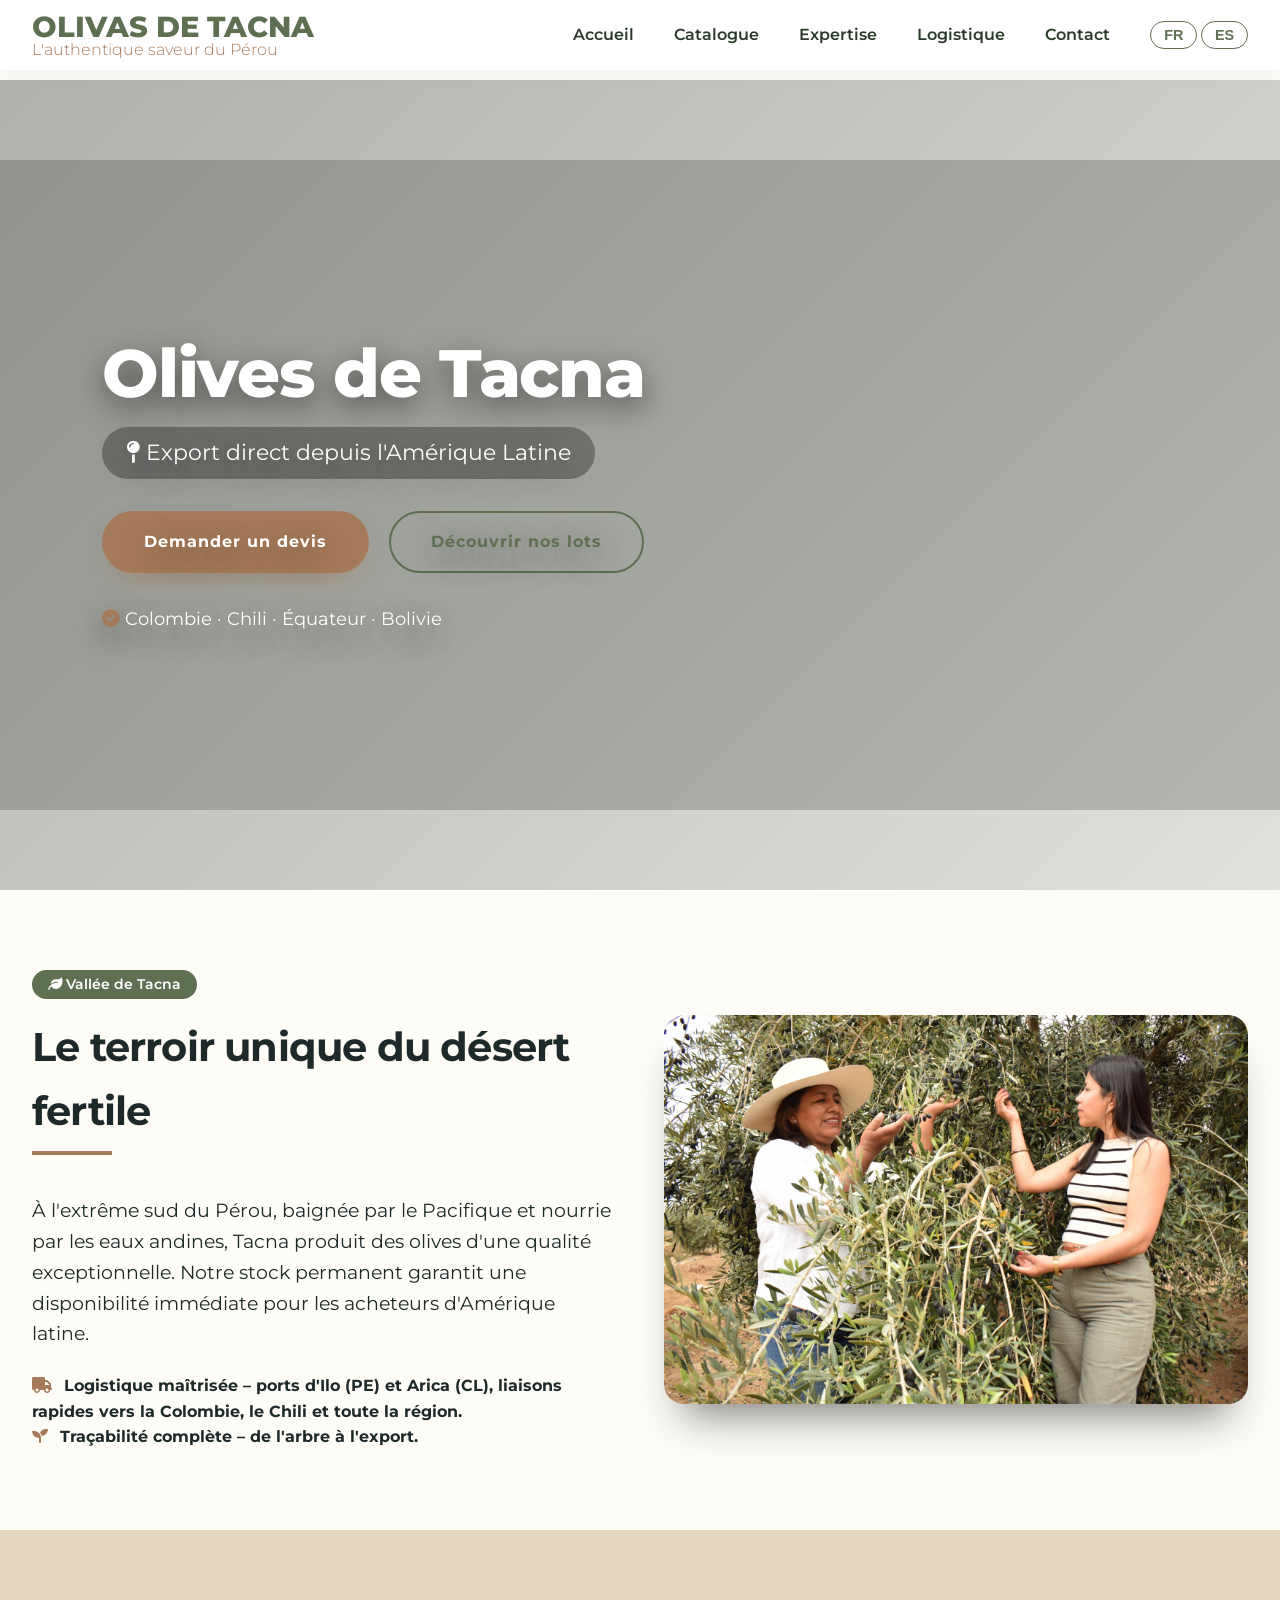
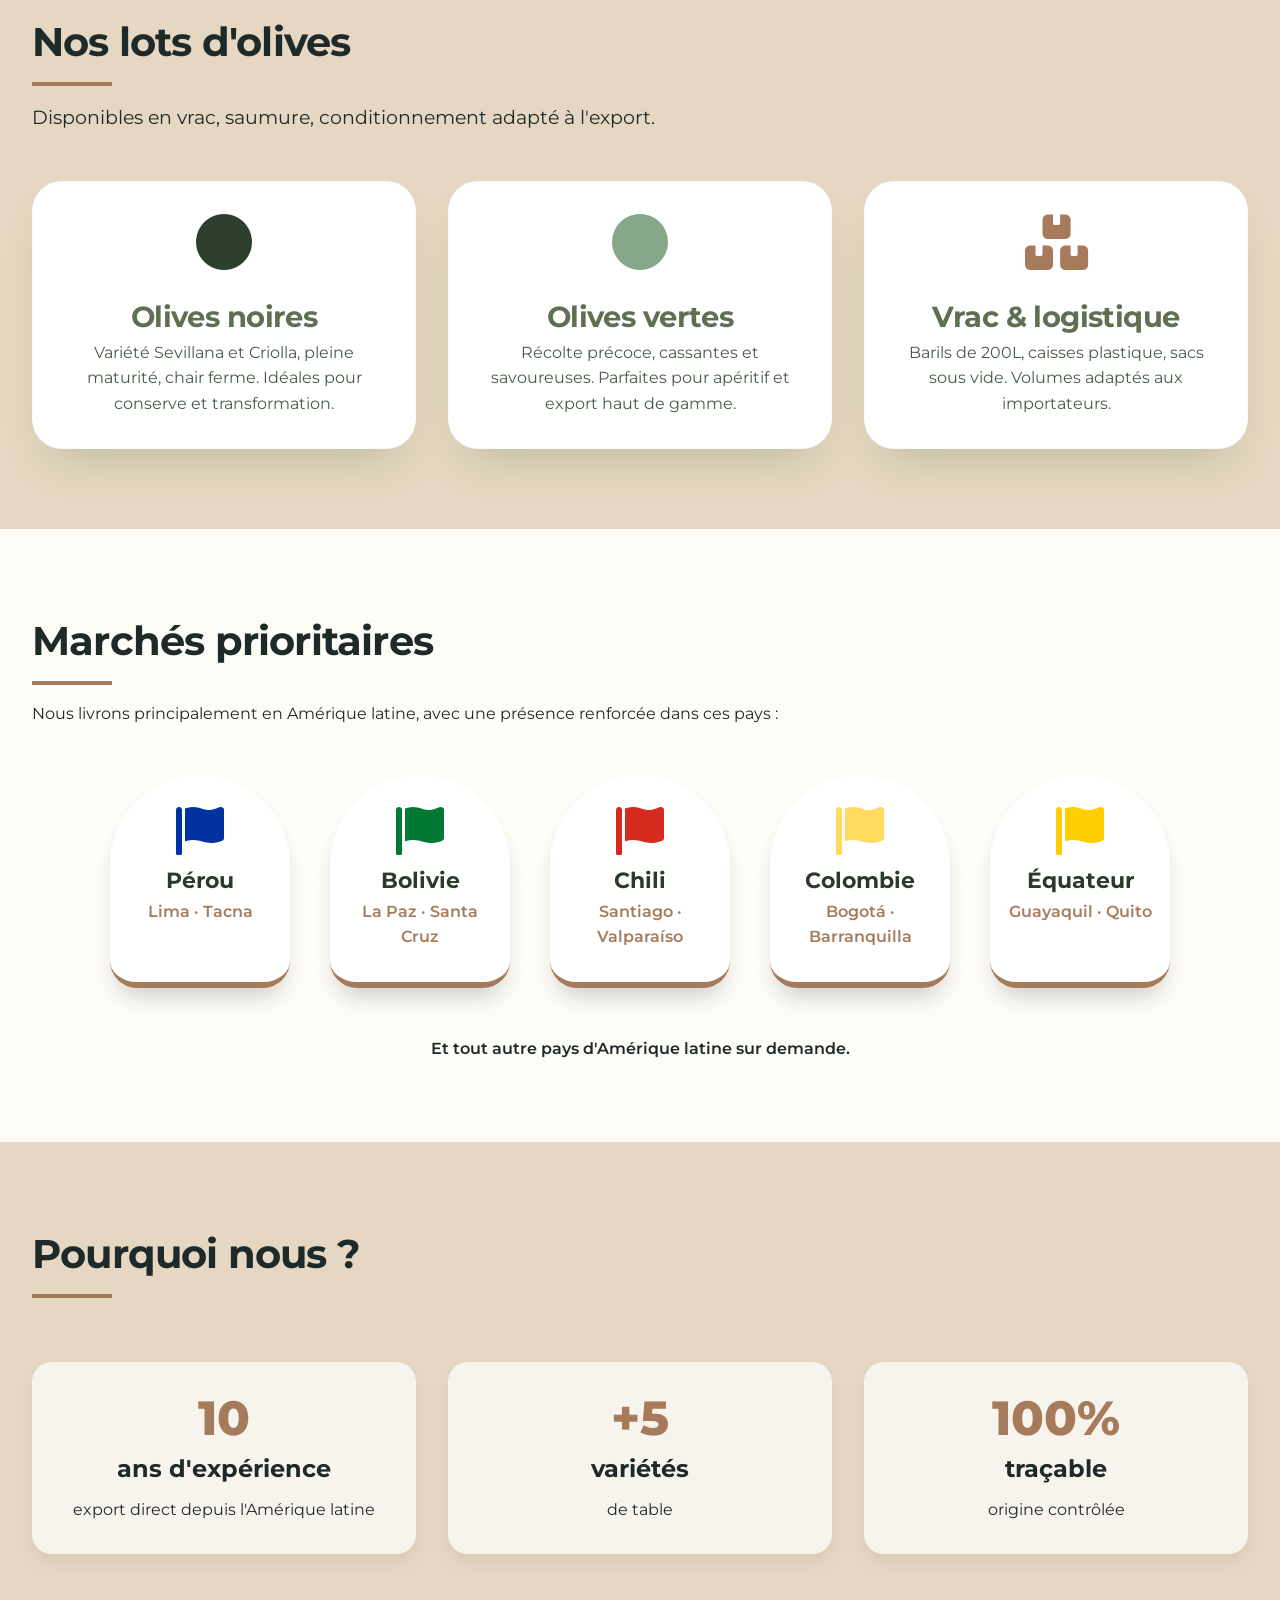
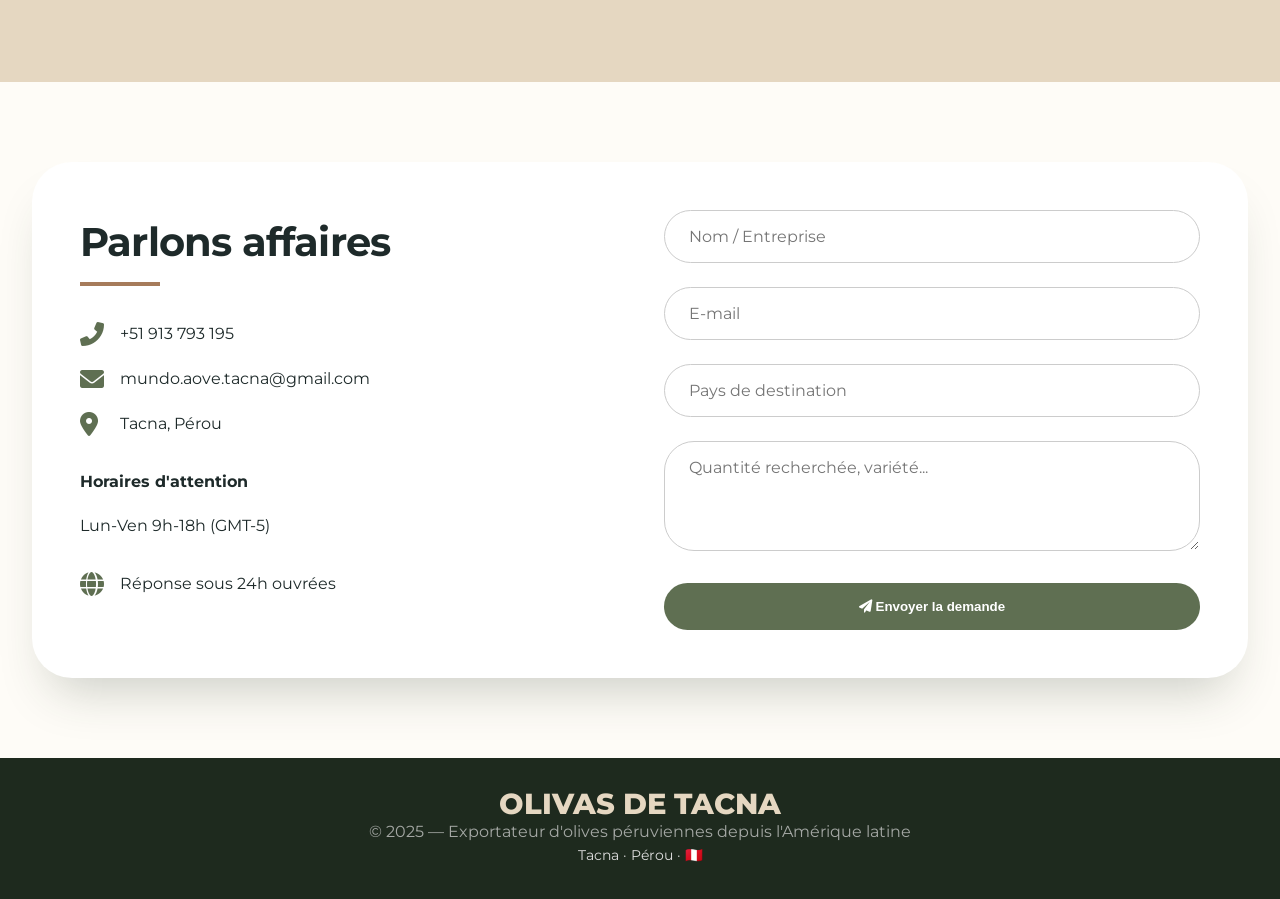
==== commit 27e05fda: "Améliorations UI/UX" ====
--- a/index.html
+++ b/index.html
@@ -91,11 +91,11 @@
       <h2 data-i18n="markets.title">Marchés prioritaires</h2>
       <p data-i18n="markets.subtitle">Nous livrons principalement en Amérique latine, avec une présence renforcée dans ces pays :</p>
       <div class="marchés-grid">
+        <div class="pays-item"><i class="fas fa-flag" style="color:#0033a0;"></i><h4 data-i18n="markets.peru">Pérou</h4><span>Lima · Tacna</span></div>
+        <div class="pays-item"><i class="fas fa-flag" style="color:#007934;"></i><h4 data-i18n="markets.bolivia">Bolivie</h4><span>La Paz · Santa Cruz</span></div>
+        <div class="pays-item"><i class="fas fa-flag" style="color:#d52b1e;"></i><h4 data-i18n="markets.chile">Chili</h4><span>Santiago · Valparaíso</span></div>
         <div class="pays-item"><i class="fas fa-flag" style="color:#fedb5f;"></i><h4 data-i18n="markets.colombia">Colombie</h4><span>Bogotá · Barranquilla</span></div>
-        <div class="pays-item"><i class="fas fa-flag" style="color:#d52b1e;"></i><h4 data-i18n="markets.chile">Chili</h4><span>Santiago · Valparaíso</span></div>
         <div class="pays-item"><i class="fas fa-flag" style="color:#ffcd00;"></i><h4 data-i18n="markets.ecuador">Équateur</h4><span>Guayaquil · Quito</span></div>
-        <div class="pays-item"><i class="fas fa-flag" style="color:#007934;"></i><h4 data-i18n="markets.bolivia">Bolivie</h4><span>La Paz · Santa Cruz</span></div>
-        <div class="pays-item"><i class="fas fa-flag" style="color:#0033a0;"></i><h4 data-i18n="markets.peru">Pérou</h4><span>Lima · Tacna</span></div>
       </div>
       <p style="text-align: center; margin-top: 3rem; font-weight: 600;" data-i18n="markets.other">Et tout autre pays d'Amérique latine sur demande.</p>
     </div>
